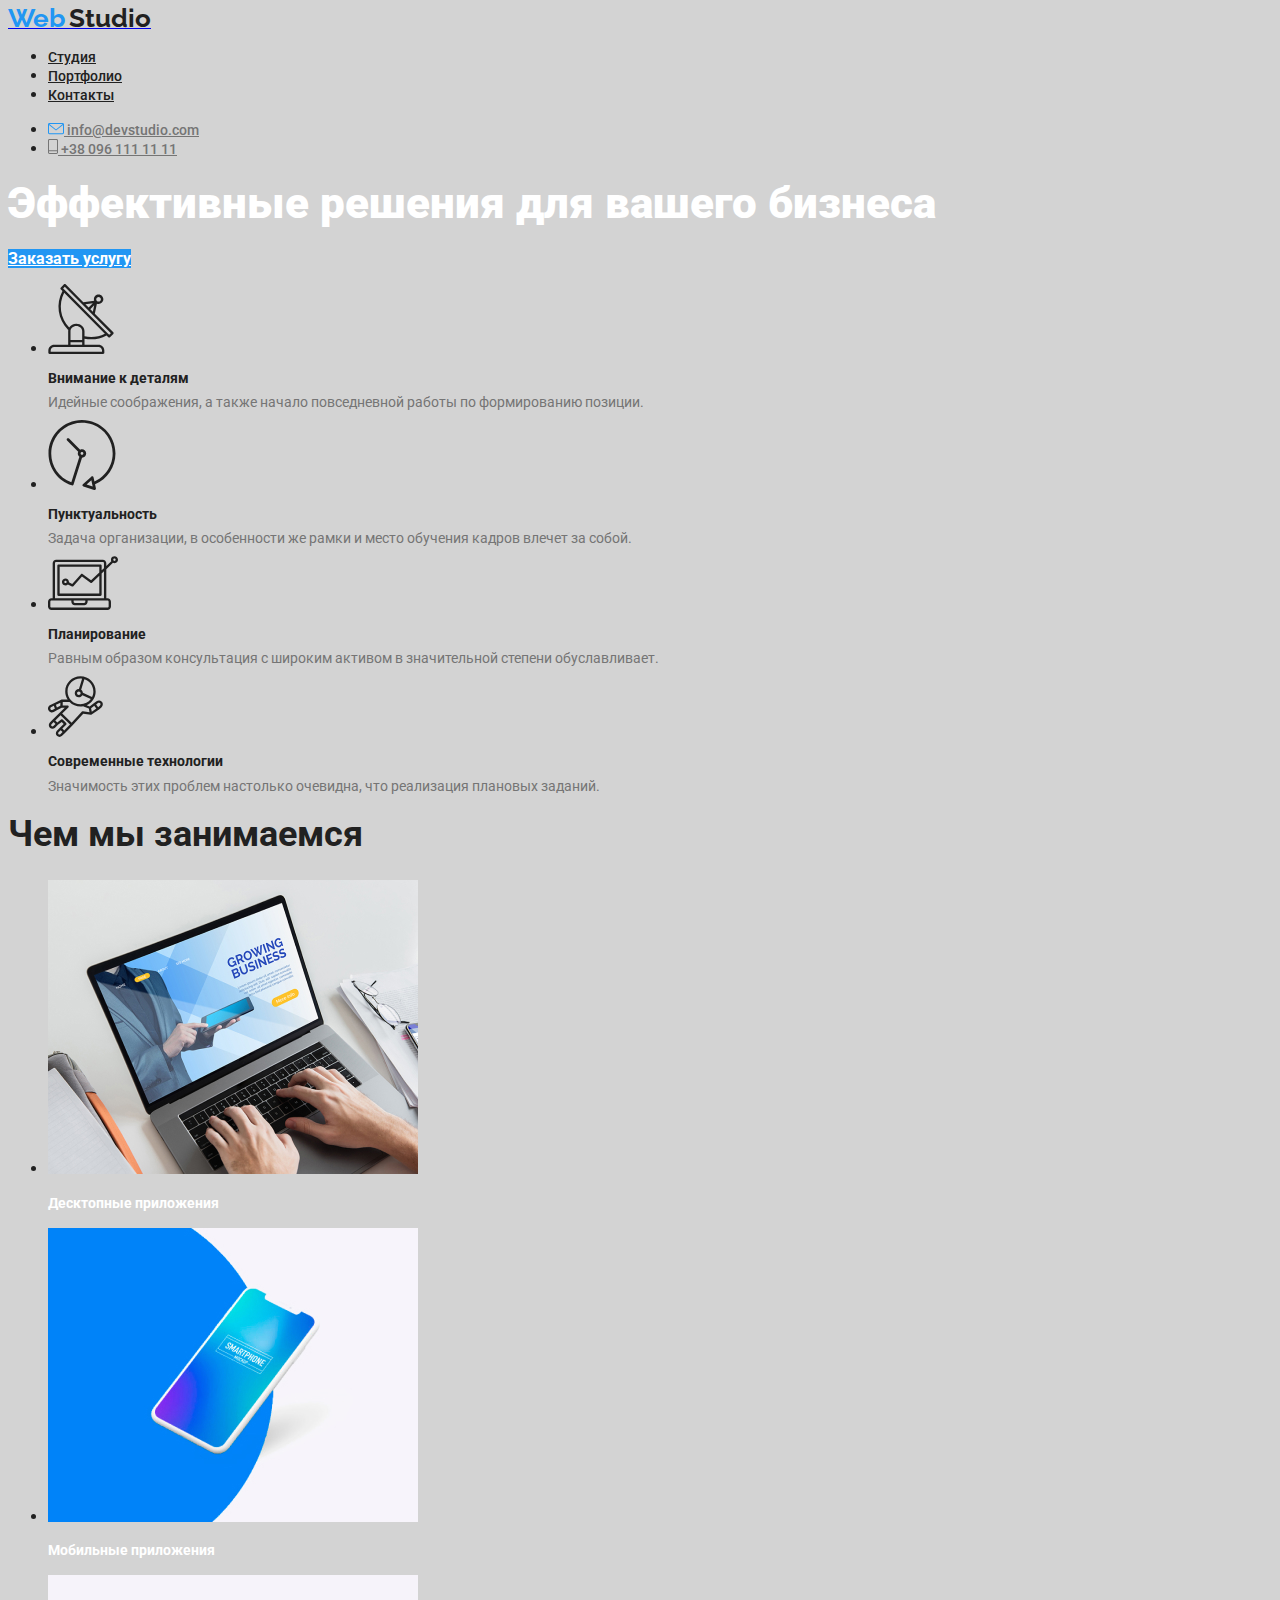
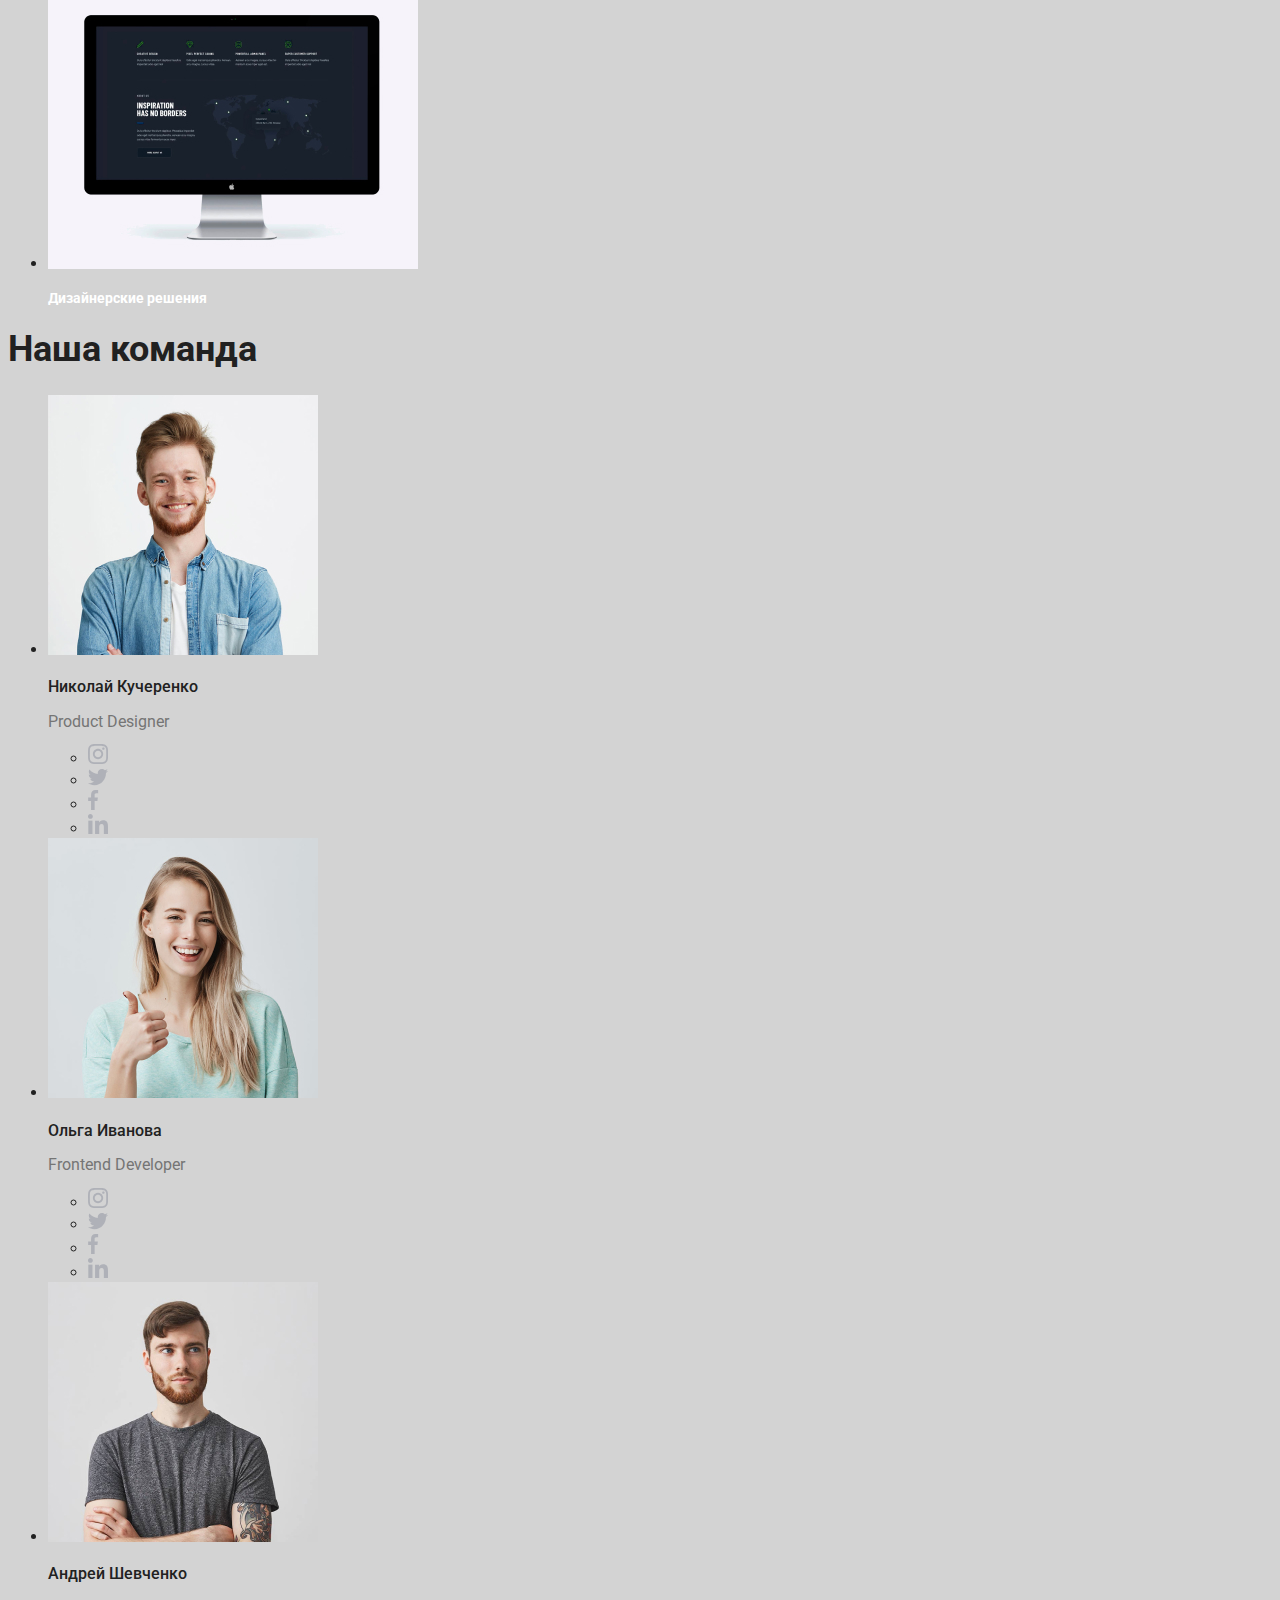
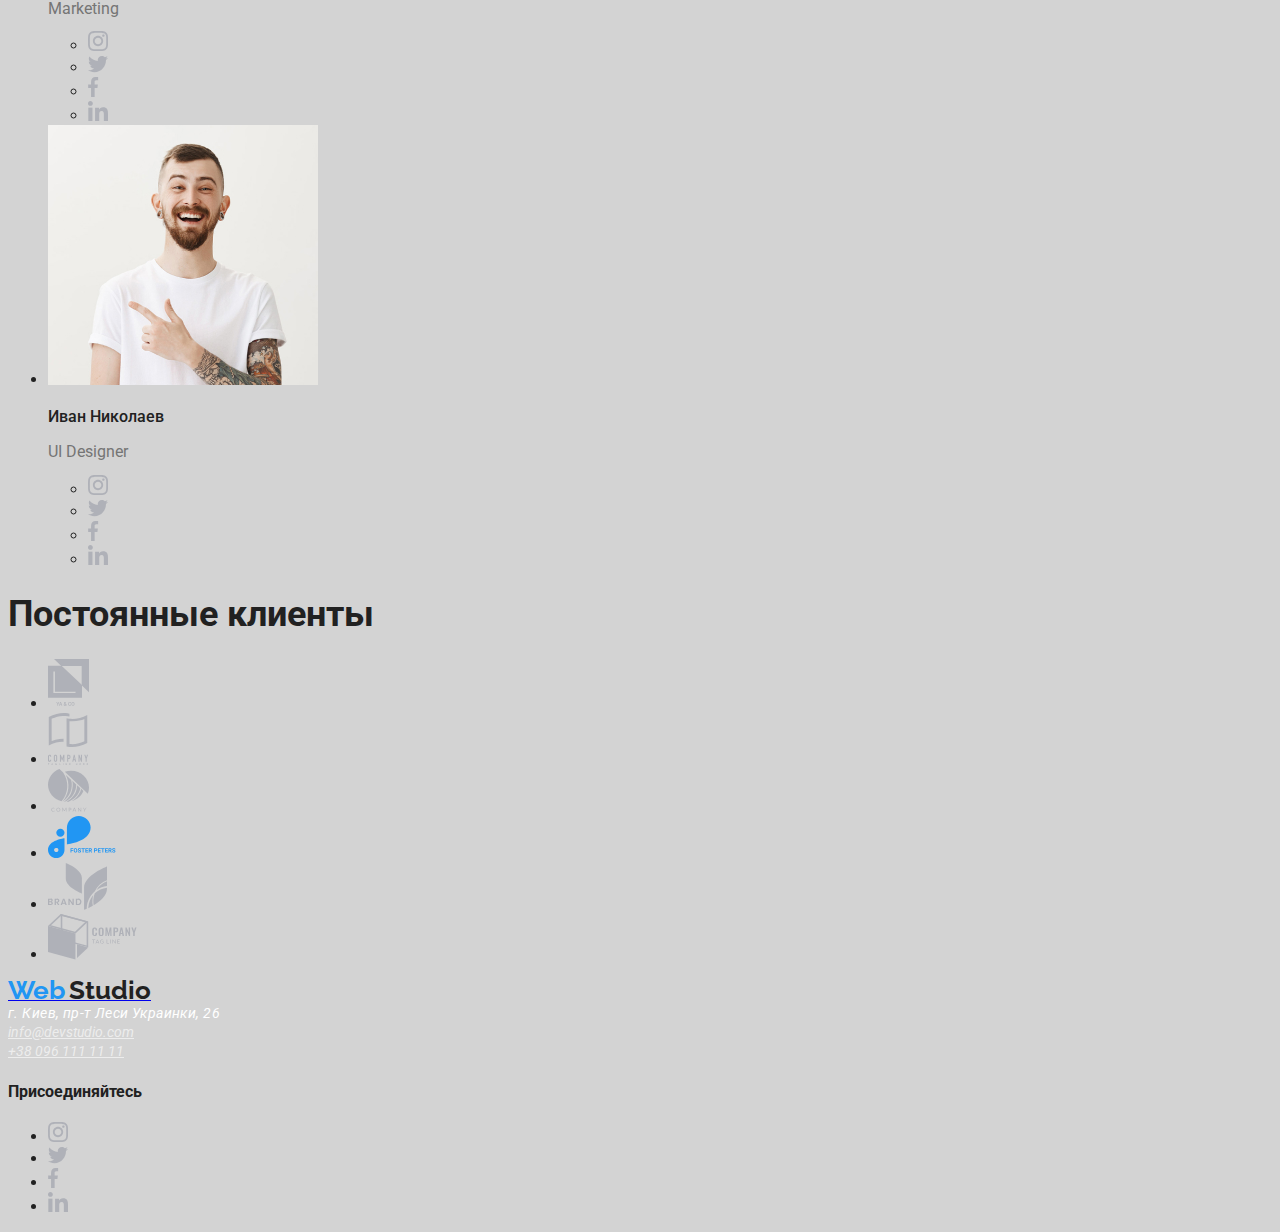
==== index.html @ d421c1b0 "hw3" ====
<!DOCTYPE html>
<html lang="ru">
<head>
    <meta charset="UTF-8">
    <meta name="viewport" content="width=device-width, initial-scale=1.0">
    <title>Web Studio</title>
    <link href="https://fonts.googleapis.com/css2?family=Raleway&family=Roboto:wght@400;500;700;900&display=swap" rel="stylesheet">
    <link rel="stylesheet" href="./css/style.css">
</head>
<body>
    <!--Шапка-->
  <header>
      <nav>
            <a class="logo" href="./index.html"><span class="logo-web"> Web</span> <span class="logo-studio">Studio</span></a>
               <ul class="site-nav">
                   <li><a class="site-nav-studio" href="./index.html">Студия</a></li>
                   <li><a class="site-nav-portfolio" href="./portfolio.html">Портфолио</a></li>
                   <li><a class="site-nav-contacts" href="">Контакты</a></li>
               </ul>

                <ul class=" contacts-nav">
                   <li><a class="contacts-nav-meil" href="mailto:info@devstudio.com"><img src="./img/envelope.svg" alt="logo"> info@devstudio.com</a></li>
                   <li><a class="contacts-nav-tel" href="tel:+380961111111"><img src="./img/Vector.svg" alt="logo"> +38 096 111 11 11</a></li>
               </ul>
       </nav>

   </header> 

   <!--Герой-->

   <div class="hero">
       <section class="hero-section">
           <h1 class="hero-section-title">Эффективные решения для вашего бизнеса</h1>
           <a class="hero-section-button" href="">Заказать услугу</a>

       </section>
   </div>

   <section class="advantages-section">
       <ul class="advantages-section-list">
           <li class="advantages-list">
               <img src="./img/antena.svg" alt="antena">
               <h3 class="advantages-title">Внимание к деталям</h3>
               <p class="advantages-description">Идейные соображения, а также начало повседневной работы по формированию позиции.</p>
        
            </li>
           <li class="advantages-list">
               <img src="./img/clock.svg" alt="clock">
               <h3 class="advantages-title">Пунктуальность</h3>
               <p class="advantages-description">Задача организации, в особенности же рамки и место обучения кадров влечет за собой.</p>
           </li>
           <li class="advantages-list">
               <img src="./img/diagram.svg" alt="diagram">
               <h3 class="advantages-title">Планирование</h3>
               <p class="advantages-description">Равным образом консультация с широким активом в значительной степени обуславливает.</p>
           </li>
           <li class="advantages-list">
               <img src="./img/astronaut.svg" alt="astronaut">
               <h3 class="advantages-title">Современные технологии</h3>
               <p class="advantages-description">Значимость этих проблем настолько очевидна, что реализация плановых заданий.</p>
           </li>
       </ul>
   </section>
   <!---Чем мы занимаемся-->
   <section class="work-section">
       <h2 class="section-title">Чем мы занимаемся</h2>
       <ul class="work-section-list">
           <li class="work-list">
               <img src="./img/img1.jpg" alt="Десктопные приложения" width="370">
               <h4 class="work-section-title">Десктопные приложения</h4>

           </li>
           <li class="work-list">
               <img src="./img/box.jpg" alt="Мобильные приложения" width="370">
               <h4 class="work-section-title">Мобильные приложения</h4>

           </li>
           <li class="work-list">
            <img src="./img/img2.jpg" alt="Дизайнерские решения" width="370">
            <h4 class="work-section-title">Дизайнерские решения</h4>

           </li>
       </ul>
   </section>
   <!---Наша команда-->
   <section class="command-section">
       <h2 class="section-title">Наша команда</h2>

       <ul class="command-section-list">
           <li class="command-list">
               <img src="./img/kucherenko.jpg" alt="Николай Кучеренко" width="270">
               <h4 class="command-name">Николай Кучеренко</h4>
               <p class="description">Product Designer</p>
               <ul>
                   <li><a class="linc" href=""><img src="./img/instagram2.svg" alt="instagram"></a></li>
                   <li><a class="linc" href=""><img src="./img/twitter.svg" alt="twitter"></a></li>
                   <li><a class="linc" href=""><img src="./img/fb.svg" alt="facebook"></a></li>
                   <li><a class="linc" href=""><img src="./img/ld.svg" alt="in"></a></li>
              </ul>
           </li>


           <li class="command-list">
               <img src="./img/ivanova.jpg" alt="Ольга Иванова" width="270">
               <h4 class="command-name">Ольга Иванова</h4>
               <p class="description">Frontend Developer</p>
              <ul>
                  <li><a class="linc" href=""><img src="./img/instagram2.svg" alt="instagram"></a></li>
                  <li><a class="linc" href=""><img src="./img/twitter.svg" alt="twitter"></a></li>
                  <li><a class="linc" href=""><img src="./img/fb.svg" alt="facebook"></a></li>
                  <li><a class="linc" href=""><img src="./img/ld.svg" alt="in"></a></li>
              </ul>
          </li>

           <li class="command-list">
               <img src="./img/shevchenko.jpg" alt="Андрей Шевченко" width="270">
               <h4 class="command-name">Андрей Шевченко</h4>
               <p class="description">Marketing</p>
               <ul>
                   <li><a class="linc" href=""><img src="./img/instagram2.svg" alt="instagram"></a></li>
                   <li><a class="linc" href=""><img src="./img/twitter.svg" alt="twitter"></a></li>
                   <li><a class="linc" href=""><img src="./img/fb.svg" alt="facebook"></a></li>
                   <li><a class="linc" href=""><img src="./img/ld.svg" alt="in"></a></li>
              </ul>
           </li>

           <li class="command-list">
               <img src="./img/nikolaev.jpg" alt="Иван Николаев" width="270">
               <h4 class="command-name">Иван Николаев</h4>
               <p class="description">UI Designer</p>
               <ul>
                   <li><a class="linc" href=""><img src="./img/instagram2.svg" alt="instagram"></a></li>
                   <li><a class="linc" href=""><img src="./img/twitter.svg" alt="twitter"></a></li>
                   <li><a class="linc" href=""><img src="./img/fb.svg" alt="facebook"></a></li>
                   <li><a class="linc" href=""><img src="./img/ld.svg" alt="in"></a></li>
              </ul>
           </li>
       </ul>
   </section>
   <!---Постоянные клиенты-->
   <section class="client-section">
       <h2 class="section-title">Постоянные клиенты</h2>
       <ul class="client-section-list">
           <li><a class="linc" href=""><img src="./img/logo1.svg" alt="1"></a></li>
           <li><a class="linc" href=""><img src="./img/logo2.svg" alt="2"></a></li>
           <li><a class="linc" href=""><img src="./img/logo3.svg" alt="3"></a></li>
           <li><a class="linc" href=""><img src="./img/logo4.svg" alt="4"></a></li>
           <li><a class="linc" href=""><img src="./img/logo5.svg" alt="5"></a></li>
           <li><a class="linc" href=""><img src="./img/logo6.svg" alt="6"></a></li>
       </ul>

   </section>
   <!---Подвал-->
   <footer>
    <a class="logo" href="./index.html"><span class="logo-web"> Web</span> <span class="logo-studio">Studio</span></a>

    <address class="address-footer">
      <span class="address">г. Киев, пр-т Леси Украинки, 26</span> <br>
      <a class="contacts-footer-meil" href="mailto:info@devstudio.com">info@devstudio.com</a> <br>
      <a class="contacts-footer-tel" href="tel:+380961111111">+38 096 111 11 11</a>
    </address>
    
    <!---Присоединяйтесь-->
    <h4 class="social-networks-title">Присоединяйтесь</h4>
    <ul class="social-networks-list">
        <li><a class="linc" href=""><img src="./img/instagram2.svg" alt="instagram"></a></li>
        <li><a class="linc" href=""><img src="./img/twitter.svg" alt="twitter"></a></li>
        <li><a class="linc" href=""><img src="./img/fb.svg" alt="facebook"></a></li>
        <li><a class="linc" href=""><img src="./img/ld.svg" alt="in"></a></li>
           
    </ul>

   </footer>
</body>
</html>
---- css/style.css ----
/*Основной цвет текста #212121 */ 
/*Вторичный цвет текста #757575 */
/*Белый цвет текста #FFFFFF */
/*Акцент #2196F3 */
:root{
    --main-text-color:#212121;
    --secondary-text-color:#757575;
    --white-text-color:#FFFFFF;
    --accent-text-color:#2196F3;
}

body{
    font-family: Roboto,sans-serif;
    color:var(--main-text-color);
    background-color: lightgrey;
}

.logo-web{
    color:var(--accent-text-color);
    font-family: Raleway;
    font-style: normal;
    font-weight: bold;
    font-size: 26px;
    line-height: 0.84;
}

.logo-studio{
    color:var(--main-text-color); 
    font-family: Raleway;
    font-style: normal;
    font-weight: bold;
    font-size: 26px;
    line-height: 0.84;
}
.logo-studio:hover{
    color:var(--accent-text-color);
}


.logo:focus{
    color:var(--accent-text-color);
}

.site-nav >li>a{
    color:var(--main-text-color);
    font-weight: 500;
    font-size: 14px;
    line-height: 0.85;
    
}
.site-nav>li>a:hover{
    color:var(--accent-text-color);
}
.site-nav>li>a:focus{
    color:var(--accent-text-color);
}
.contacts-nav>li>a{
    color:var(--secondary-text-color);
    font-weight: 500;
    font-size: 14px;
    line-height: 0.85;
}
.contacts-nav>li>a:hover{
    color:var(--accent-text-color);
}
.contacts-nav>li>a:focus{
    color:var(--accent-text-color);
}
.hero-section-title{
 color:var(--white-text-color);
 font-weight: 900;
 font-size: 44px;
 line-height: 0.73;
}
.hero-section-button{
 color:var(--white-text-color);
 font-weight: bold;
 font-size: 16px;
 line-height: 0.53;
 background-color:var(--accent-text-color);
}
.hero-section-button:hover{
    color:var(--accent-text-color);
    background-color:var(--white-text-color);  
}
.hero-section-button:focus{
    color:var(--accent-text-color);
    background-color:var(--white-text-color);  
}
.advantages-title{
 font-weight: bold;
 font-size: 14px;
 line-height: 0.86;

}
.advantages-description{
 color:var(--secondary-text-color);
 font-weight: normal;  
 font-size: 14px;
 line-height: 0.58;
}
.section-title{
 font-weight: bold;   
 font-size: 36px;
 line-height: 0.86;

}
.work-section-title{
 color:var(--white-text-color);
 font-weight: bold;
 font-size: 14px;
 line-height: 0.88;
}
.command-name{
 font-style: normal;
 font-weight: 500;
 font-size: 16px;
 line-height: 0.84;
}
.description{
 color:var(--secondary-text-color);   
 font-weight: normal;
 font-size: 16px;
 line-height: 0.84;
}
.address{
    color:var(--white-text-color);
    font-weight: normal;
    font-size: 14px;
    line-height: 0.58;
    letter-spacing: 0.03em;
}
.contacts-footer-meil{
    color: rgba(255, 255, 255, 0.6);
    font-weight: normal;
    font-size: 14px;
    line-height: 0.58;
}

.contacts-footer-tel{
    color: rgba(255, 255, 255, 0.6);
    font-weight: normal;
    font-size: 14px;
    line-height: 0.58;
}

.galery-title{
 color:var(--main-text-color);
 font-weight: bold;
 font-size: 18px;
 line-height: 0.5;
}
.galery-description{
 color:var(--secondary-text-color);   
 font-weight: normal;
 font-size: 16px;
 line-height: 0.53;
}
.description-text{
 color:var(--white-text-color);   
 font-weight: normal;
 font-size: 18px;
 line-height: 0.64;
}
.button{
 background:var(--white-text-color);
 color:var(--main-text-color);  
 font-weight: 500;
 font-size: 16px;
 line-height: 0.62;
}
.button:hover{
    background:var(--accent-text-color);
    color:var(--white-text-color); 
    font-weight: 500;
    font-size: 16px;
    line-height: 0.62;
   }

   .button:focus{
    background:var(--accent-text-color);
    color:var(--white-text-color); 
    font-weight: 500;
    font-size: 16px;
    line-height: 0.62;
   }
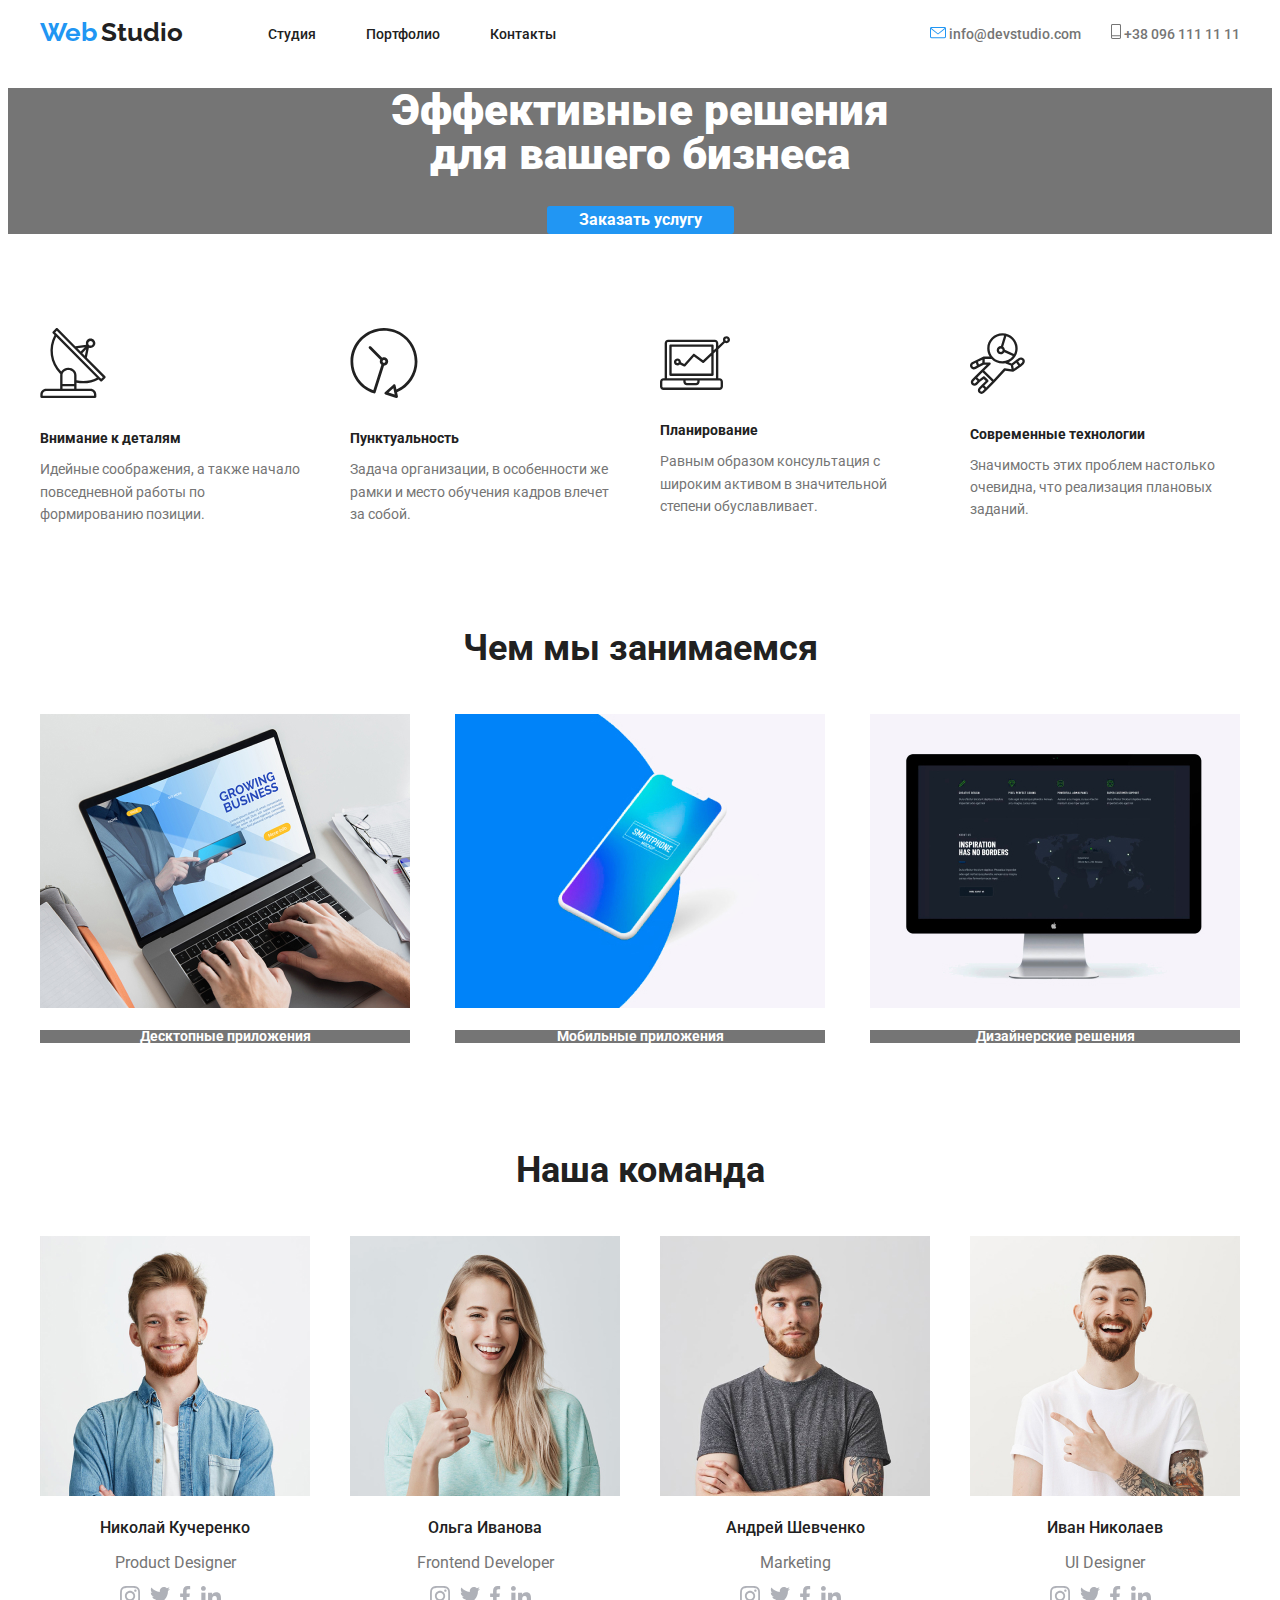
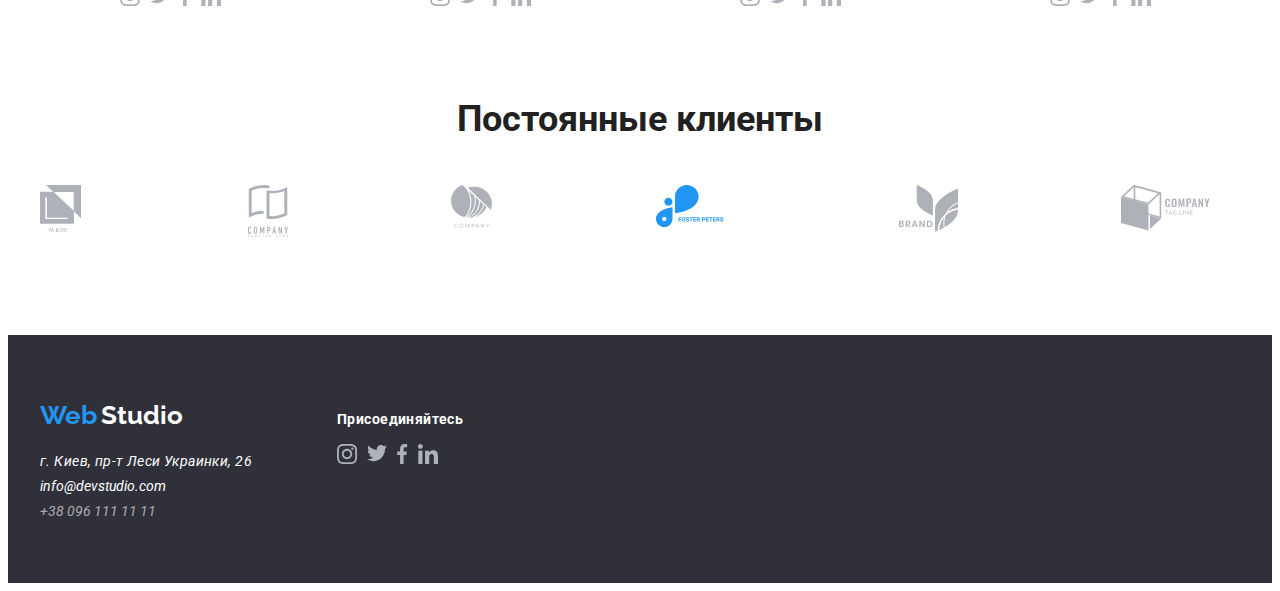
==== commit d228cc31: "hw3" ====
--- a/index.html
+++ b/index.html
@@ -9,35 +9,37 @@
 </head>
 <body>
     <!--Шапка-->
-  <header>
-      <nav>
+  <header class="header-page">
+      <div class="conteiner">
+         <nav class="main-nav">
             <a class="logo" href="./index.html"><span class="logo-web"> Web</span> <span class="logo-studio">Studio</span></a>
                <ul class="site-nav">
-                   <li><a class="site-nav-studio" href="./index.html">Студия</a></li>
-                   <li><a class="site-nav-portfolio" href="./portfolio.html">Портфолио</a></li>
-                   <li><a class="site-nav-contacts" href="">Контакты</a></li>
+                   <li class="item"><a class="site-nav-studio" href="./index.html">Студия</a></li>
+                   <li class="item"><a class="site-nav-portfolio" href="./portfolio.html">Портфолио</a></li>
+                   <li class="item"><a class="site-nav-contacts" href="">Контакты</a></li>
                </ul>
 
                 <ul class=" contacts-nav">
-                   <li><a class="contacts-nav-meil" href="mailto:info@devstudio.com"><img src="./img/envelope.svg" alt="logo"> info@devstudio.com</a></li>
-                   <li><a class="contacts-nav-tel" href="tel:+380961111111"><img src="./img/Vector.svg" alt="logo"> +38 096 111 11 11</a></li>
+                   <li class="item"><a class="contacts-nav-meil" href="mailto:info@devstudio.com"><img src="./img/envelope.svg" alt="logo"> info@devstudio.com</a></li>
+                   <li class="item"><a class="contacts-nav-tel" href="tel:+380961111111"><img src="./img/Vector.svg" alt="logo"> +38 096 111 11 11</a></li>
                </ul>
-       </nav>
-
+         </nav>
+     </div>
    </header> 
 
    <!--Герой-->
 
    <div class="hero">
        <section class="hero-section">
-           <h1 class="hero-section-title">Эффективные решения для вашего бизнеса</h1>
+           <h1 class="hero-section-title">Эффективные решения <br> для вашего бизнеса</h1>
            <a class="hero-section-button" href="">Заказать услугу</a>
 
        </section>
    </div>
 
    <section class="advantages-section">
-       <ul class="advantages-section-list">
+       <div class="conteiner">
+         <ul class="advantages-section-list list">
            <li class="advantages-list">
                <img src="./img/antena.svg" alt="antena">
                <h3 class="advantages-title">Внимание к деталям</h3>
@@ -59,12 +61,14 @@
                <h3 class="advantages-title">Современные технологии</h3>
                <p class="advantages-description">Значимость этих проблем настолько очевидна, что реализация плановых заданий.</p>
            </li>
-       </ul>
+         </ul>
+     </div>
    </section>
    <!---Чем мы занимаемся-->
    <section class="work-section">
-       <h2 class="section-title">Чем мы занимаемся</h2>
-       <ul class="work-section-list">
+       <div class="conteiner">
+         <h2 class="section-title">Чем мы занимаемся</h2>
+         <ul class="work-section-list list">
            <li class="work-list">
                <img src="./img/img1.jpg" alt="Десктопные приложения" width="370">
                <h4 class="work-section-title">Десктопные приложения</h4>
@@ -80,22 +84,24 @@
             <h4 class="work-section-title">Дизайнерские решения</h4>
 
            </li>
-       </ul>
+         </ul>
+      </div>
    </section>
    <!---Наша команда-->
    <section class="command-section">
-       <h2 class="section-title">Наша команда</h2>
+       <div class="conteiner">
+         <h2 class="section-title">Наша команда</h2>
 
-       <ul class="command-section-list">
+         <ul class="command-section-list list">
            <li class="command-list">
                <img src="./img/kucherenko.jpg" alt="Николай Кучеренко" width="270">
                <h4 class="command-name">Николай Кучеренко</h4>
                <p class="description">Product Designer</p>
-               <ul>
-                   <li><a class="linc" href=""><img src="./img/instagram2.svg" alt="instagram"></a></li>
-                   <li><a class="linc" href=""><img src="./img/twitter.svg" alt="twitter"></a></li>
-                   <li><a class="linc" href=""><img src="./img/fb.svg" alt="facebook"></a></li>
-                   <li><a class="linc" href=""><img src="./img/ld.svg" alt="in"></a></li>
+               <ul class="icon">
+                   <li class="icon-list"><a class="linc" href=""><img src="./img/instagram2.svg" alt="instagram"></a></li>
+                   <li class="icon-list"><a class="linc" href=""><img src="./img/twitter.svg" alt="twitter"></a></li>
+                   <li class="icon-list"><a class="linc" href=""><img src="./img/fb.svg" alt="facebook"></a></li>
+                   <li class="icon-list"><a class="linc" href=""><img src="./img/ld.svg" alt="in"></a></li>
               </ul>
            </li>
 
@@ -104,11 +110,11 @@
                <img src="./img/ivanova.jpg" alt="Ольга Иванова" width="270">
                <h4 class="command-name">Ольга Иванова</h4>
                <p class="description">Frontend Developer</p>
-              <ul>
-                  <li><a class="linc" href=""><img src="./img/instagram2.svg" alt="instagram"></a></li>
-                  <li><a class="linc" href=""><img src="./img/twitter.svg" alt="twitter"></a></li>
-                  <li><a class="linc" href=""><img src="./img/fb.svg" alt="facebook"></a></li>
-                  <li><a class="linc" href=""><img src="./img/ld.svg" alt="in"></a></li>
+              <ul class="icon">
+                  <li class="icon-list"><a class="linc" href=""><img src="./img/instagram2.svg" alt="instagram"></a></li>
+                  <li class="icon-list"><a class="linc" href=""><img src="./img/twitter.svg" alt="twitter"></a></li>
+                  <li class="icon-list"><a class="linc" href=""><img src="./img/fb.svg" alt="facebook"></a></li>
+                  <li class="icon-list"><a class="linc" href=""><img src="./img/ld.svg" alt="in"></a></li>
               </ul>
           </li>
 
@@ -116,11 +122,11 @@
                <img src="./img/shevchenko.jpg" alt="Андрей Шевченко" width="270">
                <h4 class="command-name">Андрей Шевченко</h4>
                <p class="description">Marketing</p>
-               <ul>
-                   <li><a class="linc" href=""><img src="./img/instagram2.svg" alt="instagram"></a></li>
-                   <li><a class="linc" href=""><img src="./img/twitter.svg" alt="twitter"></a></li>
-                   <li><a class="linc" href=""><img src="./img/fb.svg" alt="facebook"></a></li>
-                   <li><a class="linc" href=""><img src="./img/ld.svg" alt="in"></a></li>
+               <ul class="icon">
+                   <li class="icon-list"><a class="linc" href=""><img src="./img/instagram2.svg" alt="instagram"></a></li>
+                   <li class="icon-list"><a class="linc" href=""><img src="./img/twitter.svg" alt="twitter"></a></li>
+                   <li class="icon-list"><a class="linc" href=""><img src="./img/fb.svg" alt="facebook"></a></li>
+                   <li class="icon-list"><a class="linc" href=""><img src="./img/ld.svg" alt="in"></a></li>
               </ul>
            </li>
 
@@ -128,47 +134,57 @@
                <img src="./img/nikolaev.jpg" alt="Иван Николаев" width="270">
                <h4 class="command-name">Иван Николаев</h4>
                <p class="description">UI Designer</p>
-               <ul>
-                   <li><a class="linc" href=""><img src="./img/instagram2.svg" alt="instagram"></a></li>
-                   <li><a class="linc" href=""><img src="./img/twitter.svg" alt="twitter"></a></li>
-                   <li><a class="linc" href=""><img src="./img/fb.svg" alt="facebook"></a></li>
-                   <li><a class="linc" href=""><img src="./img/ld.svg" alt="in"></a></li>
+               <ul class="icon">
+                   <li class="icon-list"><a class="linc" href=""><img src="./img/instagram2.svg" alt="instagram"></a></li>
+                   <li class="icon-list"><a class="linc" href=""><img src="./img/twitter.svg" alt="twitter"></a></li>
+                   <li class="icon-list"><a class="linc" href=""><img src="./img/fb.svg" alt="facebook"></a></li>
+                   <li class="icon-list"><a class="linc" href=""><img src="./img/ld.svg" alt="in"></a></li>
               </ul>
            </li>
-       </ul>
+         </ul>
+       </div>
    </section>
    <!---Постоянные клиенты-->
    <section class="client-section">
-       <h2 class="section-title">Постоянные клиенты</h2>
-       <ul class="client-section-list">
-           <li><a class="linc" href=""><img src="./img/logo1.svg" alt="1"></a></li>
-           <li><a class="linc" href=""><img src="./img/logo2.svg" alt="2"></a></li>
-           <li><a class="linc" href=""><img src="./img/logo3.svg" alt="3"></a></li>
-           <li><a class="linc" href=""><img src="./img/logo4.svg" alt="4"></a></li>
-           <li><a class="linc" href=""><img src="./img/logo5.svg" alt="5"></a></li>
-           <li><a class="linc" href=""><img src="./img/logo6.svg" alt="6"></a></li>
-       </ul>
+       <div class="conteiner">
+         <h2 class="section-title">Постоянные клиенты</h2>
+         <ul class="client-section-list">
+           <li class="client"><a class="linc" href=""><img src="./img/logo1.svg" alt="1"></a></li>
+           <li class="client"><a class="linc" href=""><img src="./img/logo2.svg" alt="2"></a></li>
+           <li class="client"><a class="linc" href=""><img src="./img/logo3.svg" alt="3"></a></li>
+           <li class="client"><a class="linc" href=""><img src="./img/logo4.svg" alt="4"></a></li>
+           <li class="client"><a class="linc" href=""><img src="./img/logo5.svg" alt="5"></a></li>
+           <li class="client"><a class="linc" href=""><img src="./img/logo6.svg" alt="6"></a></li>
+         </ul>
+     </div>
 
    </section>
    <!---Подвал-->
-   <footer>
-    <a class="logo" href="./index.html"><span class="logo-web"> Web</span> <span class="logo-studio">Studio</span></a>
+   <footer class="footer">
+       <div class="conteiner-footer">
+           <div class="flex">
+           <div class="element">
+              <a class="logo" href="./index.html"><span class="logo-web"> Web</span> <span class="logo-studio-footer">Studio</span></a>
 
-    <address class="address-footer">
-      <span class="address">г. Киев, пр-т Леси Украинки, 26</span> <br>
-      <a class="contacts-footer-meil" href="mailto:info@devstudio.com">info@devstudio.com</a> <br>
-      <a class="contacts-footer-tel" href="tel:+380961111111">+38 096 111 11 11</a>
-    </address>
+             <address class="address-footer">
+                 <span class="address">г. Киев, пр-т Леси Украинки, 26</span> <br>
+                 <a class="contacts-footer-meil" href="mailto:info@devstudio.com">info@devstudio.com</a> <br>
+                 <a class="contacts-footer-tel" href="tel:+380961111111">+38 096 111 11 11</a>
+             </address>
+            </div>
     
-    <!---Присоединяйтесь-->
-    <h4 class="social-networks-title">Присоединяйтесь</h4>
-    <ul class="social-networks-list">
-        <li><a class="linc" href=""><img src="./img/instagram2.svg" alt="instagram"></a></li>
-        <li><a class="linc" href=""><img src="./img/twitter.svg" alt="twitter"></a></li>
-        <li><a class="linc" href=""><img src="./img/fb.svg" alt="facebook"></a></li>
-        <li><a class="linc" href=""><img src="./img/ld.svg" alt="in"></a></li>
-           
-    </ul>
+              <!---Присоединяйтесь-->
+         <div class="element">
+              <h4 class="social-networks-title">Присоединяйтесь</h4>
+              <ul class="social-networks-list">
+                 <li class="icon-list"><a class="linc" href=""><img src="./img/instagram2.svg" alt="instagram"></a></li>
+                 <li class="icon-list"><a class="linc" href=""><img src="./img/twitter.svg" alt="twitter"></a></li>
+                 <li class="icon-list"><a class="linc" href=""><img src="./img/fb.svg" alt="facebook"></a></li>
+                 <li class="icon-list"><a class="linc" href=""><img src="./img/ld.svg" alt="in"></a></li>
+             </ul>
+            </div>
+        </div>
+     </div>
 
    </footer>
 </body>
--- a/css/style.css
+++ b/css/style.css
@@ -9,11 +9,40 @@
     --accent-text-color:#2196F3;
 }
 
+
 body{
     font-family: Roboto,sans-serif;
     color:var(--main-text-color);
-    background-color: lightgrey;
-}
+    background-color:white;
+}
+
+.conteiner{
+    width: 1200px;
+    margin-left: auto;
+    margin-right: auto;
+    background-color:white;
+    padding-left: 15px;
+    padding-right: 15px;
+}
+
+.conteiner-footer{
+    width: 1200px;
+    margin-left: auto;
+    margin-right: auto;
+    background-color:#2F303A;
+    padding-left: 15px;
+    padding-right: 15px;  
+}
+
+.list{
+    padding: 0;
+    margin: 0;
+}
+
+li{
+    list-style:none;
+}
+
 
 .logo-web{
     color:var(--accent-text-color);
@@ -31,10 +60,28 @@
     font-weight: bold;
     font-size: 26px;
     line-height: 0.84;
-}
+    margin-right: 85px;
+}
+
+.logo-studio-footer{
+    color:var(--white-text-color); 
+    font-family: Raleway;
+    font-style: normal;
+    font-weight: bold;
+    font-size: 26px;
+    line-height: 0.84;
+    margin-right: 85px; 
+}
+
+.logo-studio-footer:hover{
+    color:var(--accent-text-color);
+}
+
+
 .logo-studio:hover{
     color:var(--accent-text-color);
 }
+
 
 
 .logo:focus{
@@ -48,90 +95,260 @@
     line-height: 0.85;
     
 }
+
 .site-nav>li>a:hover{
     color:var(--accent-text-color);
 }
+
 .site-nav>li>a:focus{
     color:var(--accent-text-color);
-}
+
+}
+
+.site-nav{
+    display: flex;
+}
+
+.site-nav .item:last-child{
+margin-right: 0;
+}
+
+.main-nav{
+    display: flex;
+    align-items: center;
+}
+
+.contacts-nav{
+    margin-left: auto;
+}
+
+.contacts-nav .item{
+    margin-right: 30px;
+}
+
+.contacts-nav .item:last-child{
+    margin-right: 0;
+}
+
+ul {
+    padding-inline-start: 0px;
+}
+
+a{
+    text-decoration: none;
+}
+
+.contacts-nav{
+    display: flex;
+}
+
+.site-nav .item{
+    margin-right: 50px;
+    padding: 0px;
+}
+
 .contacts-nav>li>a{
     color:var(--secondary-text-color);
     font-weight: 500;
     font-size: 14px;
     line-height: 0.85;
 }
+
 .contacts-nav>li>a:hover{
     color:var(--accent-text-color);
 }
+
 .contacts-nav>li>a:focus{
     color:var(--accent-text-color);
 }
+
+.hero-section{
+    text-align: center;
+    background-color: #757575;
+}
+
 .hero-section-title{
  color:var(--white-text-color);
  font-weight: 900;
  font-size: 44px;
- line-height: 0.73;
-}
+ line-height: 1;
+}
+
 .hero-section-button{
+ display: inline-block;
+ padding: 10px 32px;
+ border-radius: 3px;
  color:var(--white-text-color);
  font-weight: bold;
  font-size: 16px;
  line-height: 0.53;
  background-color:var(--accent-text-color);
 }
+
 .hero-section-button:hover{
     color:var(--accent-text-color);
     background-color:var(--white-text-color);  
 }
+
 .hero-section-button:focus{
     color:var(--accent-text-color);
     background-color:var(--white-text-color);  
 }
+
 .advantages-title{
+ margin-top: 30px;
  font-weight: bold;
  font-size: 14px;
  line-height: 0.86;
 
 }
+
+.advantages-section-list{
+    display: flex;
+    margin-top: 94px;
+    align-items: center;
+    margin-bottom: 0px;
+    justify-content: space-between;
+
+}
+
+.advantages-list{
+    width: 270px;
+    margin-right: 30px;
+}
+
+.advantages-list:last-child{
+    margin-right: 0px;
+}
+
 .advantages-description{
  color:var(--secondary-text-color);
  font-weight: normal;  
  font-size: 14px;
- line-height: 0.58;
-}
+ line-height: 1.58;
+ margin-top: 10px;
+}
+
+
+
 .section-title{
  font-weight: bold;   
  font-size: 36px;
  line-height: 0.86;
-
-}
+ text-align: center;
+ margin-top: 94px;
+ margin-bottom: 50px;
+}
+
+.work-section-list{
+    display: flex;
+    justify-content: space-between;
+}
+
+.work-list{
+    width: 370px;
+    margin-right: 30px;
+}
+
+.work-list:last-child{
+    margin-right: 0px;
+}
+
 .work-section-title{
  color:var(--white-text-color);
  font-weight: bold;
  font-size: 14px;
  line-height: 0.88;
-}
+ text-align: center;
+ background-color: #757575;
+}
+
+.command-section-list{
+    display: flex;
+    justify-content: space-between;
+}
+
+.icon{
+    display: flex;
+    justify-content: center;
+}
+
+.icon-list{
+    margin-right: 10px;
+}
+
 .command-name{
  font-style: normal;
  font-weight: 500;
  font-size: 16px;
  line-height: 0.84;
-}
+ text-align: center;
+}
+
 .description{
  color:var(--secondary-text-color);   
  font-weight: normal;
  font-size: 16px;
  line-height: 0.84;
-}
+ text-align: center;
+}
+
+.client-section-list{
+    display: flex;
+    justify-content: space-between;
+}
+
+.client{
+    margin-right: 30px;
+}
+
 .address{
     color:var(--white-text-color);
     font-weight: normal;
     font-size: 14px;
-    line-height: 0.58;
+    line-height: 1.58;
     letter-spacing: 0.03em;
 }
+
+.social-networks-list{
+    display: flex;
+}
+
+.social-networks-title{
+color:var(--white-text-color); 
+font-style: normal;
+font-weight: bold;
+font-size: 14px;
+line-height: 0.86;
+letter-spacing: 0.03em;
+}
+
+.footer{
+    margin-top: 94px;
+    background-color: #2F303A;
+}
+
+.flex{
+    display: flex;
+    align-items: baseline;
+}
+
+.element{
+    
+    margin-right: 69px;
+    margin-top: 60px;
+    margin-bottom: 60px;
+}
+
+.address-footer{
+    margin-top: 20px;
+    line-height: 25px;
+}
+
+
+
 .contacts-footer-meil{
-    color: rgba(255, 255, 255, 0.6);
+    color:var(--white-text-color);
     font-weight: normal;
     font-size: 14px;
     line-height: 0.58;
@@ -144,43 +361,80 @@
     line-height: 0.58;
 }
 
+.btn{
+    display: flex;
+    justify-content: center;
+    margin-top: 94px;
+    margin-bottom: 50px;
+}
+
+.btn-element{
+    margin-right: 8px;
+}
+
+.galery{
+display: flex;
+flex-wrap: wrap;
+}
+
+.galery-element{
+width: 370px;
+margin-right: 30px;
+margin-bottom: 30px;
+}
+
+.galery-element:nth-child(3n){
+margin-right: 0px;
+}
+
+.galery-element:nth-last-child(-n+3){
+    margin-bottom: 0px;
+}
+
 .galery-title{
  color:var(--main-text-color);
  font-weight: bold;
  font-size: 18px;
  line-height: 0.5;
 }
+
 .galery-description{
  color:var(--secondary-text-color);   
  font-weight: normal;
  font-size: 16px;
  line-height: 0.53;
 }
+
 .description-text{
  color:var(--white-text-color);   
  font-weight: normal;
  font-size: 18px;
  line-height: 0.64;
 }
+
 .button{
- background:var(--white-text-color);
- color:var(--main-text-color);  
+ background:rgb(240, 240, 240);
+ color:var(--main-text-color); 
+ padding: 6px 22px; 
+ border: none;
+ border-radius: 3px;
  font-weight: 500;
  font-size: 16px;
  line-height: 0.62;
 }
+
 .button:hover{
-    background:var(--accent-text-color);
-    color:var(--white-text-color); 
-    font-weight: 500;
-    font-size: 16px;
-    line-height: 0.62;
-   }
-
-   .button:focus{
-    background:var(--accent-text-color);
-    color:var(--white-text-color); 
-    font-weight: 500;
-    font-size: 16px;
-    line-height: 0.62;
-   }+  background:var(--accent-text-color);
+  color:var(--white-text-color); 
+  font-weight: 500;
+  font-size: 16px;
+  line-height: 0.62;
+}
+
+ .button:focus{
+   background:var(--accent-text-color);
+   color:var(--white-text-color); 
+   font-weight: 500;
+   font-size: 16px;
+   line-height: 0.62;
+}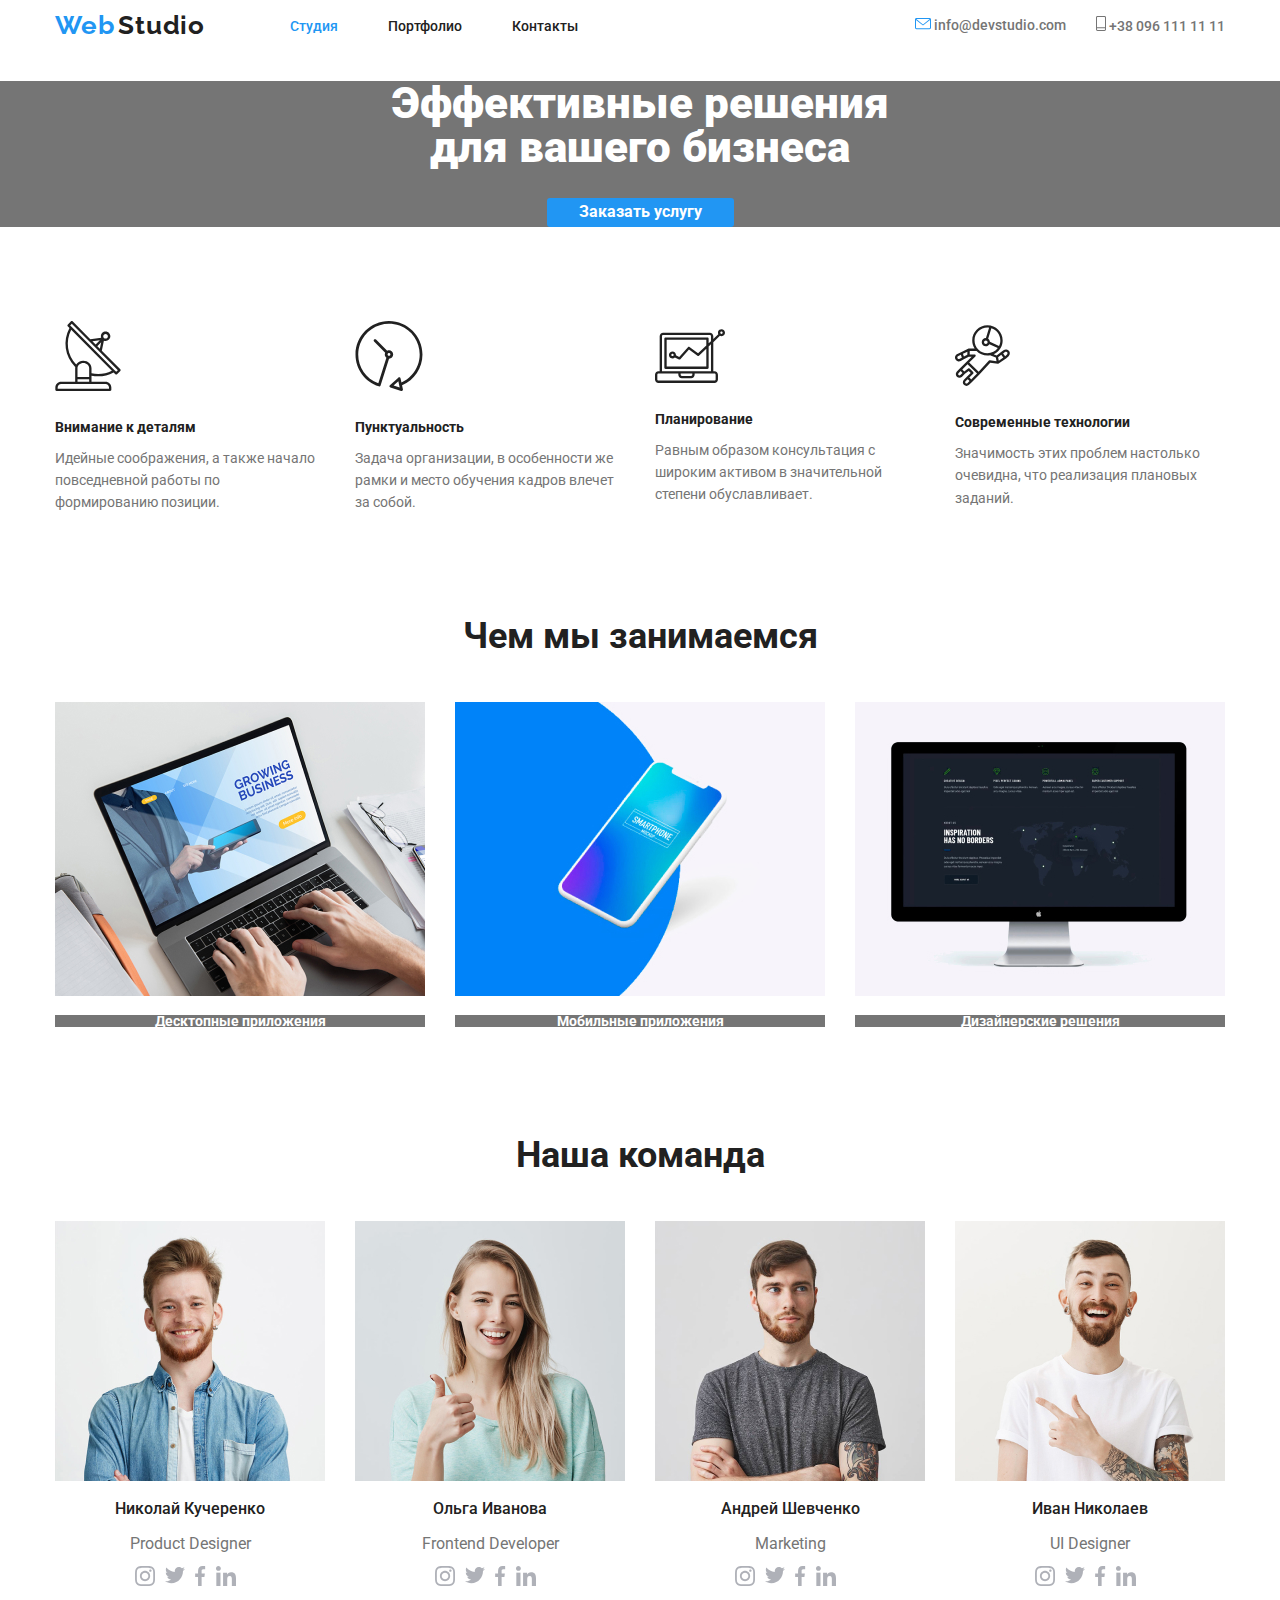
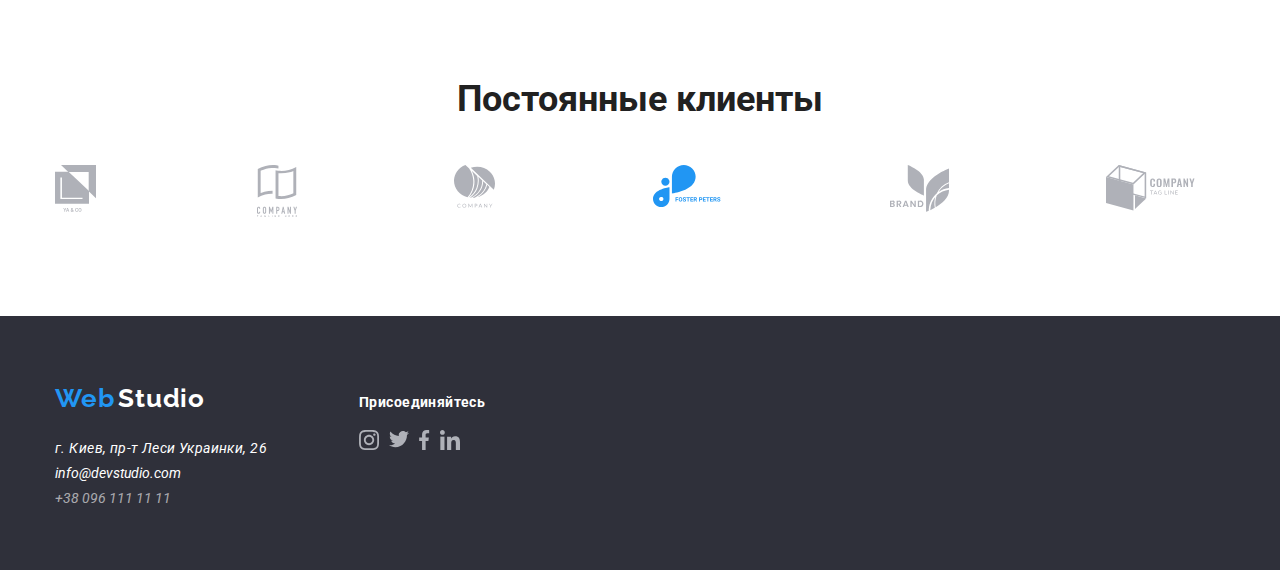
==== commit 56c204e0: "hw3" ====
--- a/index.html
+++ b/index.html
@@ -5,7 +5,10 @@
     <meta name="viewport" content="width=device-width, initial-scale=1.0">
     <title>Web Studio</title>
     <link href="https://fonts.googleapis.com/css2?family=Raleway&family=Roboto:wght@400;500;700;900&display=swap" rel="stylesheet">
+    <link rel="stylesheet" href="./css/normalize.css">
     <link rel="stylesheet" href="./css/style.css">
+
+
 </head>
 <body>
     <!--Шапка-->
@@ -14,9 +17,9 @@
          <nav class="main-nav">
             <a class="logo" href="./index.html"><span class="logo-web"> Web</span> <span class="logo-studio">Studio</span></a>
                <ul class="site-nav">
-                   <li class="item"><a class="site-nav-studio" href="./index.html">Студия</a></li>
-                   <li class="item"><a class="site-nav-portfolio" href="./portfolio.html">Портфолио</a></li>
-                   <li class="item"><a class="site-nav-contacts" href="">Контакты</a></li>
+                   <li class="item"><a href="./index.html" class="link current">Студия</a></li>
+                   <li class="item"><a href="./portfolio.html">Портфолио</a></li>
+                   <li class="item"><a href="">Контакты</a></li>
                </ul>
 
                 <ul class=" contacts-nav">
@@ -41,23 +44,23 @@
        <div class="conteiner">
          <ul class="advantages-section-list list">
            <li class="advantages-list">
-               <img src="./img/antena.svg" alt="antena">
+               <img class="img" src="./img/antena.svg" alt="antena">
                <h3 class="advantages-title">Внимание к деталям</h3>
                <p class="advantages-description">Идейные соображения, а также начало повседневной работы по формированию позиции.</p>
         
             </li>
            <li class="advantages-list">
-               <img src="./img/clock.svg" alt="clock">
+               <img class="img" src="./img/clock.svg" alt="clock">
                <h3 class="advantages-title">Пунктуальность</h3>
                <p class="advantages-description">Задача организации, в особенности же рамки и место обучения кадров влечет за собой.</p>
            </li>
            <li class="advantages-list">
-               <img src="./img/diagram.svg" alt="diagram">
+               <img class="img" src="./img/diagram.svg" alt="diagram">
                <h3 class="advantages-title">Планирование</h3>
                <p class="advantages-description">Равным образом консультация с широким активом в значительной степени обуславливает.</p>
            </li>
            <li class="advantages-list">
-               <img src="./img/astronaut.svg" alt="astronaut">
+               <img class="img" src="./img/astronaut.svg" alt="astronaut">
                <h3 class="advantages-title">Современные технологии</h3>
                <p class="advantages-description">Значимость этих проблем настолько очевидна, что реализация плановых заданий.</p>
            </li>
@@ -70,17 +73,17 @@
          <h2 class="section-title">Чем мы занимаемся</h2>
          <ul class="work-section-list list">
            <li class="work-list">
-               <img src="./img/img1.jpg" alt="Десктопные приложения" width="370">
+               <img class="img" src="./img/img1.jpg" alt="Десктопные приложения" width="370">
                <h4 class="work-section-title">Десктопные приложения</h4>
 
            </li>
            <li class="work-list">
-               <img src="./img/box.jpg" alt="Мобильные приложения" width="370">
+               <img class="img" src="./img/box.jpg" alt="Мобильные приложения" width="370">
                <h4 class="work-section-title">Мобильные приложения</h4>
 
            </li>
            <li class="work-list">
-            <img src="./img/img2.jpg" alt="Дизайнерские решения" width="370">
+            <img class="img" src="./img/img2.jpg" alt="Дизайнерские решения" width="370">
             <h4 class="work-section-title">Дизайнерские решения</h4>
 
            </li>
@@ -94,7 +97,7 @@
 
          <ul class="command-section-list list">
            <li class="command-list">
-               <img src="./img/kucherenko.jpg" alt="Николай Кучеренко" width="270">
+               <img class="img" src="./img/kucherenko.jpg" alt="Николай Кучеренко" width="270">
                <h4 class="command-name">Николай Кучеренко</h4>
                <p class="description">Product Designer</p>
                <ul class="icon">
@@ -107,7 +110,7 @@
 
 
            <li class="command-list">
-               <img src="./img/ivanova.jpg" alt="Ольга Иванова" width="270">
+               <img class="img" src="./img/ivanova.jpg" alt="Ольга Иванова" width="270">
                <h4 class="command-name">Ольга Иванова</h4>
                <p class="description">Frontend Developer</p>
               <ul class="icon">
@@ -119,7 +122,7 @@
           </li>
 
            <li class="command-list">
-               <img src="./img/shevchenko.jpg" alt="Андрей Шевченко" width="270">
+               <img class="img" src="./img/shevchenko.jpg" alt="Андрей Шевченко" width="270">
                <h4 class="command-name">Андрей Шевченко</h4>
                <p class="description">Marketing</p>
                <ul class="icon">
@@ -131,7 +134,7 @@
            </li>
 
            <li class="command-list">
-               <img src="./img/nikolaev.jpg" alt="Иван Николаев" width="270">
+               <img class="img" src="./img/nikolaev.jpg" alt="Иван Николаев" width="270">
                <h4 class="command-name">Иван Николаев</h4>
                <p class="description">UI Designer</p>
                <ul class="icon">
--- a/css/style.css
+++ b/css/style.css
@@ -18,6 +18,7 @@
 
 .conteiner{
     width: 1200px;
+    box-sizing: border-box;
     margin-left: auto;
     margin-right: auto;
     background-color:white;
@@ -27,6 +28,7 @@
 
 .conteiner-footer{
     width: 1200px;
+    box-sizing: border-box;
     margin-left: auto;
     margin-right: auto;
     background-color:#2F303A;
@@ -50,7 +52,8 @@
     font-style: normal;
     font-weight: bold;
     font-size: 26px;
-    line-height: 0.84;
+    line-height: 1.2;
+    letter-spacing: 0.03em;
 }
 
 .logo-studio{
@@ -59,8 +62,11 @@
     font-style: normal;
     font-weight: bold;
     font-size: 26px;
-    line-height: 0.84;
+    line-height: 1.2;
+    letter-spacing: 0.03em;
     margin-right: 85px;
+    
+    
 }
 
 .logo-studio-footer{
@@ -69,8 +75,9 @@
     font-style: normal;
     font-weight: bold;
     font-size: 26px;
-    line-height: 0.84;
+    line-height: 31px;
     margin-right: 85px; 
+    letter-spacing: 0.03em;
 }
 
 .logo-studio-footer:hover{
@@ -105,6 +112,7 @@
 
 }
 
+
 .site-nav{
     display: flex;
 }
@@ -145,6 +153,9 @@
 .site-nav .item{
     margin-right: 50px;
     padding: 0px;
+}
+.link.current{
+    color:var(--accent-text-color);
 }
 
 .contacts-nav>li>a{
@@ -319,7 +330,7 @@
 font-style: normal;
 font-weight: bold;
 font-size: 14px;
-line-height: 0.86;
+line-height: 1.2;
 letter-spacing: 0.03em;
 }
 
@@ -351,25 +362,30 @@
     color:var(--white-text-color);
     font-weight: normal;
     font-size: 14px;
-    line-height: 0.58;
+    line-height: 1.2;
 }
 
 .contacts-footer-tel{
     color: rgba(255, 255, 255, 0.6);
     font-weight: normal;
     font-size: 14px;
-    line-height: 0.58;
+    line-height: 1.2;
 }
 
 .btn{
     display: flex;
     justify-content: center;
-    margin-top: 94px;
+    margin-top: 93px;
     margin-bottom: 50px;
 }
 
 .btn-element{
     margin-right: 8px;
+    
+    
+}
+.btn-element:last-child{
+    margin-right: 0px;
 }
 
 .galery{
@@ -395,14 +411,14 @@
  color:var(--main-text-color);
  font-weight: bold;
  font-size: 18px;
- line-height: 0.5;
+ line-height: 1.2;
 }
 
 .galery-description{
  color:var(--secondary-text-color);   
  font-weight: normal;
  font-size: 16px;
- line-height: 0.53;
+ line-height: 1.2;
 }
 
 .description-text{
@@ -413,15 +429,53 @@
 }
 
 .button{
- background:rgb(240, 240, 240);
- color:var(--main-text-color); 
- padding: 6px 22px; 
+ background: #F5F4FA;
+ color:var(--main-text-color);
+ text-align: center; 
+ padding-top: 6px; 
+ padding-left: 22px;
+ padding-right: 22px;
+ padding-bottom: 6px;
  border: none;
- border-radius: 3px;
+ border-radius: 4px;
  font-weight: 500;
  font-size: 16px;
  line-height: 0.62;
 }
+.all{
+width: 73px;
+height: 38px;
+left: 495px;
+top: 174px;
+}
+
+.web{
+width: 128px;
+height: 38px;
+left: 576px;
+top: 174px;
+}
+.app{
+width: 145px;
+height: 38px;
+left: 712px;
+top: 174px;
+}
+
+.desing{
+width: 103px;
+height: 38px;
+left: 865px;
+top: 174px;
+}
+
+.marketing{
+width: 130px;
+height: 38px;
+left: 976px;
+top: 174px;
+}
+
 
 .button:hover{
   background:var(--accent-text-color);
@@ -437,4 +491,7 @@
    font-weight: 500;
    font-size: 16px;
    line-height: 0.62;
-}+}
+.img{
+    display: block;
+}
